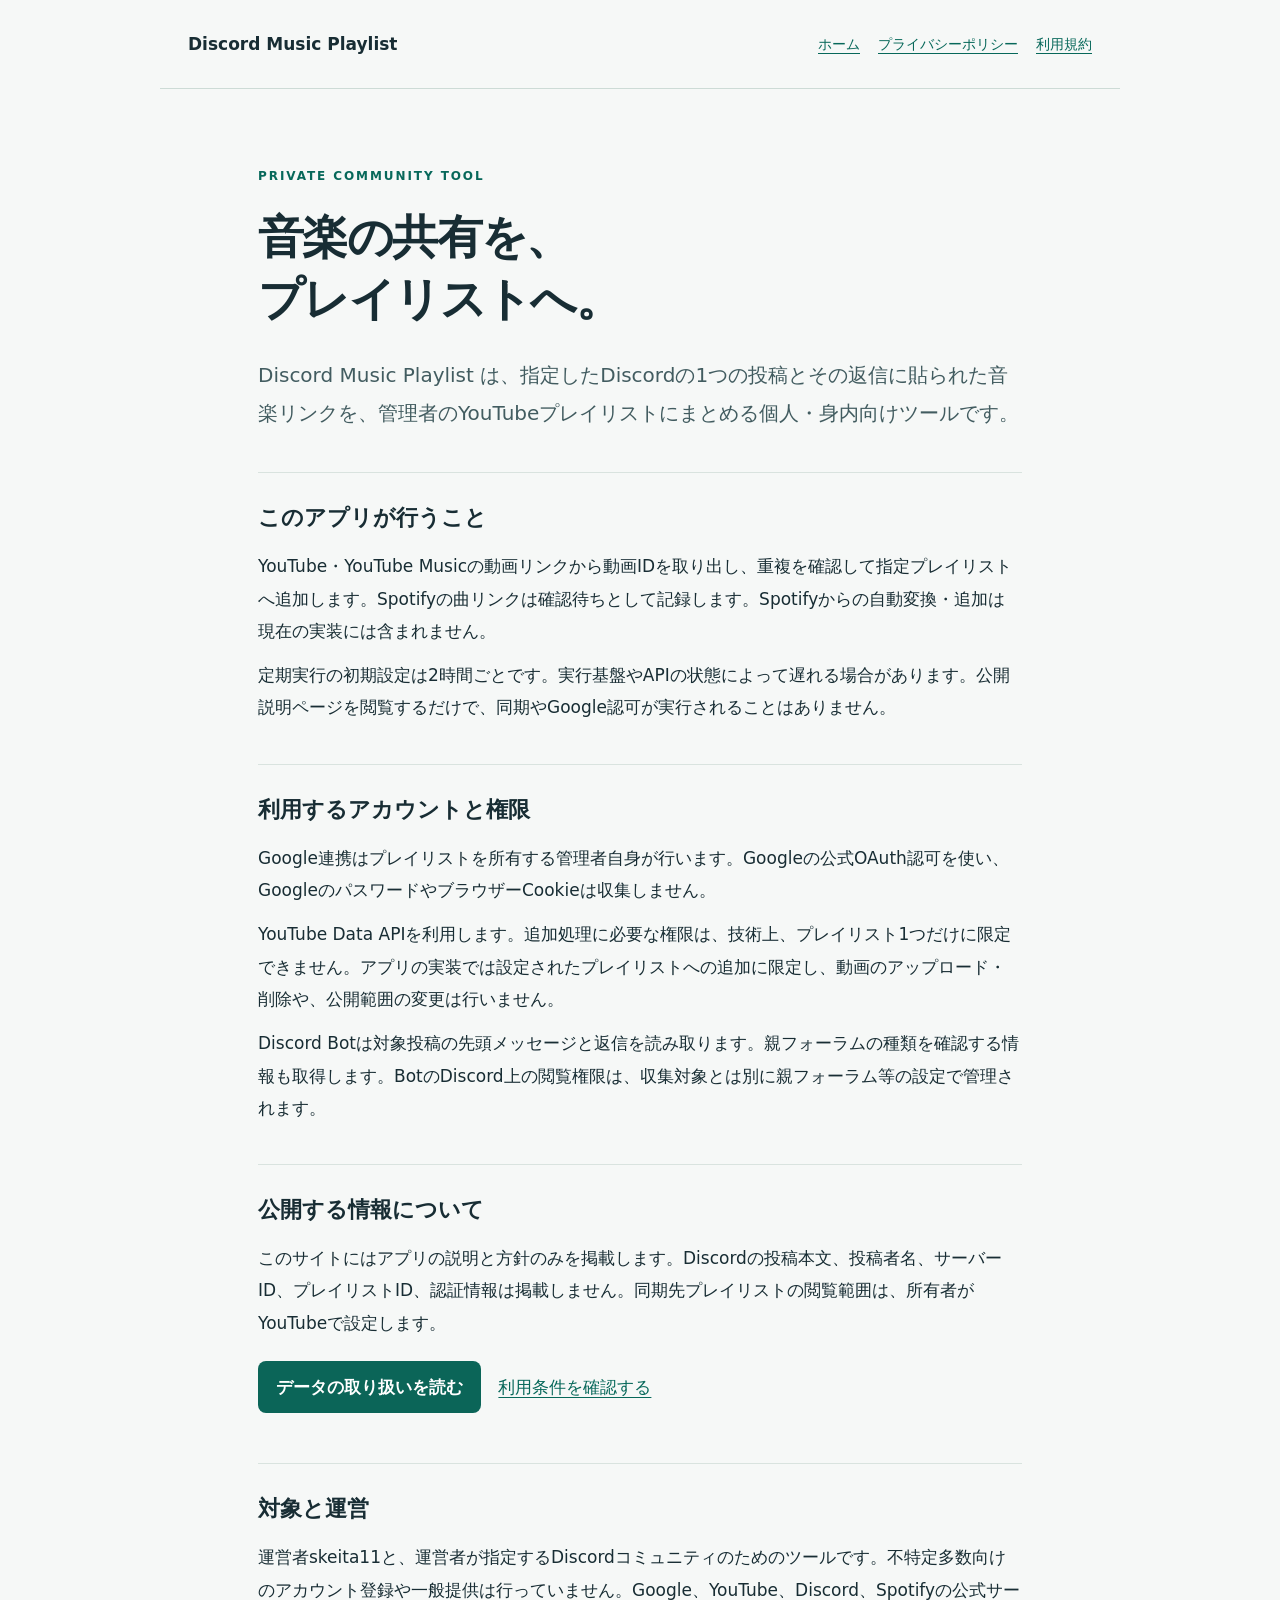
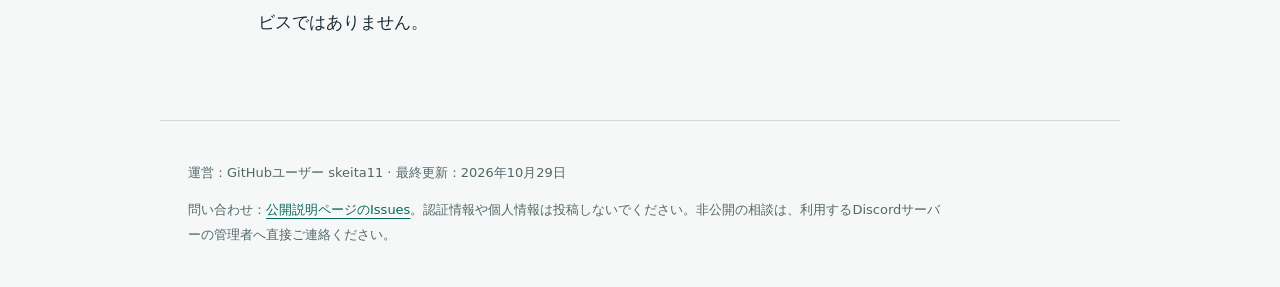
==== index.html @ 2ac0aaf2 "Add public app information, privacy policy and terms" ====
<!doctype html>
<html lang="ja"><head><meta charset="utf-8"><meta name="viewport" content="width=device-width,initial-scale=1"><meta name="description" content="Discord Music Playlist：個人・身内向けの音楽リンク同期ツールの説明とデータの取り扱い。"><title>アプリについて | Discord Music Playlist</title><link rel="stylesheet" href="style.css"></head><body><header><a class="brand" href="index.html">Discord Music Playlist</a><nav aria-label="メインナビゲーション"><a href="index.html">ホーム</a><a href="privacy.html">プライバシーポリシー</a><a href="terms.html">利用規約</a></nav></header><main><p class="eyebrow">PRIVATE COMMUNITY TOOL</p><h1>音楽の共有を、<br>プレイリストへ。</h1><p class="lead">Discord Music Playlist は、指定したDiscordの1つの投稿とその返信に貼られた音楽リンクを、管理者のYouTubeプレイリストにまとめる個人・身内向けツールです。</p><section><h2>このアプリが行うこと</h2><p>YouTube・YouTube Musicの動画リンクから動画IDを取り出し、重複を確認して指定プレイリストへ追加します。Spotifyの曲リンクは確認待ちとして記録します。Spotifyからの自動変換・追加は現在の実装には含まれません。</p><p>定期実行の初期設定は2時間ごとです。実行基盤やAPIの状態によって遅れる場合があります。公開説明ページを閲覧するだけで、同期やGoogle認可が実行されることはありません。</p></section><section><h2>利用するアカウントと権限</h2><p>Google連携はプレイリストを所有する管理者自身が行います。Googleの公式OAuth認可を使い、GoogleのパスワードやブラウザーCookieは収集しません。</p><p>YouTube Data APIを利用します。追加処理に必要な権限は、技術上、プレイリスト1つだけに限定できません。アプリの実装では設定されたプレイリストへの追加に限定し、動画のアップロード・削除や、公開範囲の変更は行いません。</p><p>Discord Botは対象投稿の先頭メッセージと返信を読み取ります。親フォーラムの種類を確認する情報も取得します。BotのDiscord上の閲覧権限は、収集対象とは別に親フォーラム等の設定で管理されます。</p></section><section><h2>公開する情報について</h2><p>このサイトにはアプリの説明と方針のみを掲載します。Discordの投稿本文、投稿者名、サーバーID、プレイリストID、認証情報は掲載しません。同期先プレイリストの閲覧範囲は、所有者がYouTubeで設定します。</p><p><a class="button" href="privacy.html">データの取り扱いを読む</a> <a href="terms.html">利用条件を確認する</a></p></section><section><h2>対象と運営</h2><p>運営者skeita11と、運営者が指定するDiscordコミュニティのためのツールです。不特定多数向けのアカウント登録や一般提供は行っていません。Google、YouTube、Discord、Spotifyの公式サービスではありません。</p></section></main><footer><p>運営：GitHubユーザー skeita11 · 最終更新：2026年10月29日</p><p>問い合わせ：<a href="https://github.com/skeita11/discord-music-info/issues">公開説明ページのIssues</a>。認証情報や個人情報は投稿しないでください。非公開の相談は、利用するDiscordサーバーの管理者へ直接ご連絡ください。</p></footer></body></html>
---- style.css ----
*{box-sizing:border-box}body{margin:0;background:#f6f8f7;color:#182d34;font:17px/1.9 system-ui,-apple-system,"Segoe UI",sans-serif}header,main,footer{max-width:960px;margin:auto;padding:28px}header{display:flex;align-items:center;justify-content:space-between;gap:20px;border-bottom:1px solid #cddbd6}.brand{font-weight:750;text-decoration:none;color:#182d34}nav{display:flex;flex-wrap:wrap;gap:18px;font-size:14px}a{color:#07685a;text-underline-offset:4px}a:focus-visible{outline:3px solid #138c79;outline-offset:5px}main{max-width:820px;padding-top:64px;padding-bottom:70px}.eyebrow{font-size:12px;letter-spacing:.16em;font-weight:750;color:#07685a}h1{font-size:clamp(30px,5vw,46px);line-height:1.35;letter-spacing:-.035em;margin:18px 0 26px}h2{font-size:22px;line-height:1.5;margin:0 0 16px}.lead{font-size:20px;color:#425c60}section{margin-top:40px;padding-top:28px;border-top:1px solid #d9e3df}p{margin:12px 0}li{margin-bottom:12px}ul{padding-left:1.5em}.button{display:inline-block;background:#0b6558;color:white;border-radius:8px;padding:10px 18px;margin:10px 12px 10px 0;text-decoration:none;font-weight:650}footer{border-top:1px solid #cddbd6;color:#52676a;font-size:13px}footer p{max-width:760px}@media(max-width:680px){header{align-items:flex-start;flex-direction:column;padding:22px}main{padding:36px 22px}nav{gap:14px;font-size:13px}footer{padding:22px}.lead{font-size:18px}}
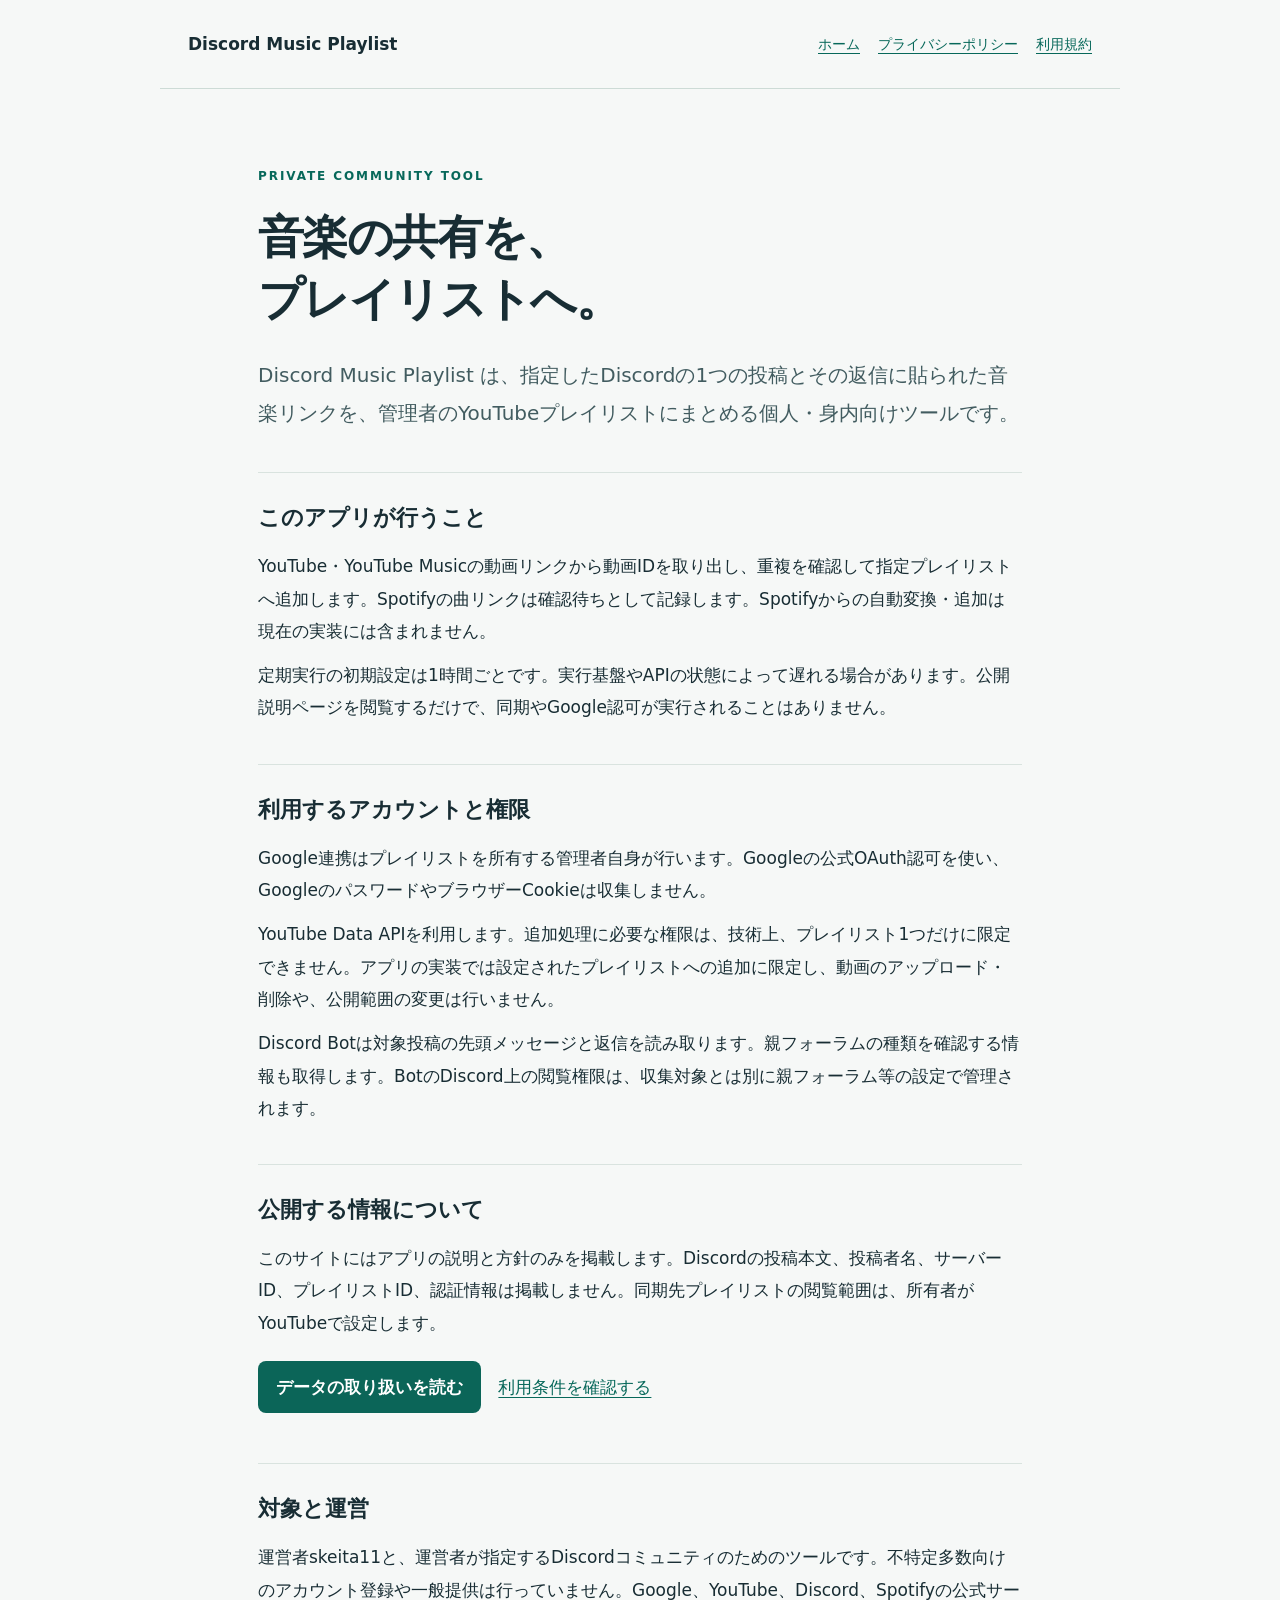
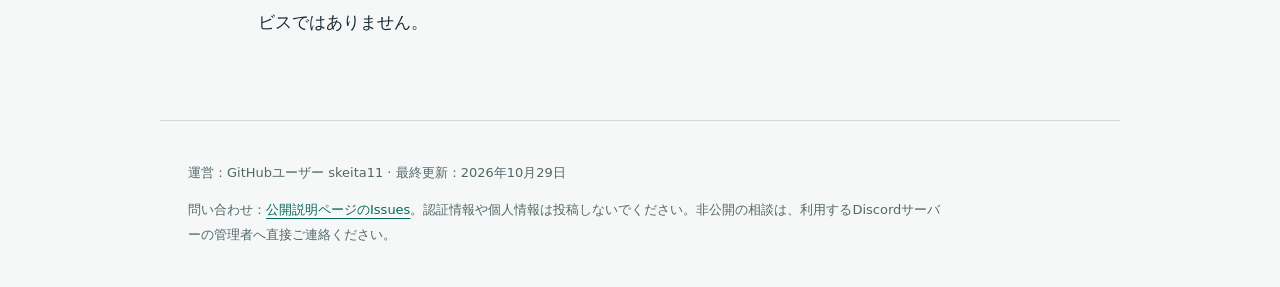
==== commit 26a4ea25: "Update app description to hourly synchronization" ====
--- a/index.html
+++ b/index.html
@@ -1,2 +1,2 @@
 <!doctype html>
-<html lang="ja"><head><meta charset="utf-8"><meta name="viewport" content="width=device-width,initial-scale=1"><meta name="description" content="Discord Music Playlist：個人・身内向けの音楽リンク同期ツールの説明とデータの取り扱い。"><title>アプリについて | Discord Music Playlist</title><link rel="stylesheet" href="style.css"></head><body><header><a class="brand" href="index.html">Discord Music Playlist</a><nav aria-label="メインナビゲーション"><a href="index.html">ホーム</a><a href="privacy.html">プライバシーポリシー</a><a href="terms.html">利用規約</a></nav></header><main><p class="eyebrow">PRIVATE COMMUNITY TOOL</p><h1>音楽の共有を、<br>プレイリストへ。</h1><p class="lead">Discord Music Playlist は、指定したDiscordの1つの投稿とその返信に貼られた音楽リンクを、管理者のYouTubeプレイリストにまとめる個人・身内向けツールです。</p><section><h2>このアプリが行うこと</h2><p>YouTube・YouTube Musicの動画リンクから動画IDを取り出し、重複を確認して指定プレイリストへ追加します。Spotifyの曲リンクは確認待ちとして記録します。Spotifyからの自動変換・追加は現在の実装には含まれません。</p><p>定期実行の初期設定は2時間ごとです。実行基盤やAPIの状態によって遅れる場合があります。公開説明ページを閲覧するだけで、同期やGoogle認可が実行されることはありません。</p></section><section><h2>利用するアカウントと権限</h2><p>Google連携はプレイリストを所有する管理者自身が行います。Googleの公式OAuth認可を使い、GoogleのパスワードやブラウザーCookieは収集しません。</p><p>YouTube Data APIを利用します。追加処理に必要な権限は、技術上、プレイリスト1つだけに限定できません。アプリの実装では設定されたプレイリストへの追加に限定し、動画のアップロード・削除や、公開範囲の変更は行いません。</p><p>Discord Botは対象投稿の先頭メッセージと返信を読み取ります。親フォーラムの種類を確認する情報も取得します。BotのDiscord上の閲覧権限は、収集対象とは別に親フォーラム等の設定で管理されます。</p></section><section><h2>公開する情報について</h2><p>このサイトにはアプリの説明と方針のみを掲載します。Discordの投稿本文、投稿者名、サーバーID、プレイリストID、認証情報は掲載しません。同期先プレイリストの閲覧範囲は、所有者がYouTubeで設定します。</p><p><a class="button" href="privacy.html">データの取り扱いを読む</a> <a href="terms.html">利用条件を確認する</a></p></section><section><h2>対象と運営</h2><p>運営者skeita11と、運営者が指定するDiscordコミュニティのためのツールです。不特定多数向けのアカウント登録や一般提供は行っていません。Google、YouTube、Discord、Spotifyの公式サービスではありません。</p></section></main><footer><p>運営：GitHubユーザー skeita11 · 最終更新：2026年10月29日</p><p>問い合わせ：<a href="https://github.com/skeita11/discord-music-info/issues">公開説明ページのIssues</a>。認証情報や個人情報は投稿しないでください。非公開の相談は、利用するDiscordサーバーの管理者へ直接ご連絡ください。</p></footer></body></html>+<html lang="ja"><head><meta charset="utf-8"><meta name="viewport" content="width=device-width,initial-scale=1"><meta name="description" content="Discord Music Playlist：個人・身内向けの音楽リンク同期ツールの説明とデータの取り扱い。"><title>アプリについて | Discord Music Playlist</title><link rel="stylesheet" href="style.css"></head><body><header><a class="brand" href="index.html">Discord Music Playlist</a><nav aria-label="メインナビゲーション"><a href="index.html">ホーム</a><a href="privacy.html">プライバシーポリシー</a><a href="terms.html">利用規約</a></nav></header><main><p class="eyebrow">PRIVATE COMMUNITY TOOL</p><h1>音楽の共有を、<br>プレイリストへ。</h1><p class="lead">Discord Music Playlist は、指定したDiscordの1つの投稿とその返信に貼られた音楽リンクを、管理者のYouTubeプレイリストにまとめる個人・身内向けツールです。</p><section><h2>このアプリが行うこと</h2><p>YouTube・YouTube Musicの動画リンクから動画IDを取り出し、重複を確認して指定プレイリストへ追加します。Spotifyの曲リンクは確認待ちとして記録します。Spotifyからの自動変換・追加は現在の実装には含まれません。</p><p>定期実行の初期設定は1時間ごとです。実行基盤やAPIの状態によって遅れる場合があります。公開説明ページを閲覧するだけで、同期やGoogle認可が実行されることはありません。</p></section><section><h2>利用するアカウントと権限</h2><p>Google連携はプレイリストを所有する管理者自身が行います。Googleの公式OAuth認可を使い、GoogleのパスワードやブラウザーCookieは収集しません。</p><p>YouTube Data APIを利用します。追加処理に必要な権限は、技術上、プレイリスト1つだけに限定できません。アプリの実装では設定されたプレイリストへの追加に限定し、動画のアップロード・削除や、公開範囲の変更は行いません。</p><p>Discord Botは対象投稿の先頭メッセージと返信を読み取ります。親フォーラムの種類を確認する情報も取得します。BotのDiscord上の閲覧権限は、収集対象とは別に親フォーラム等の設定で管理されます。</p></section><section><h2>公開する情報について</h2><p>このサイトにはアプリの説明と方針のみを掲載します。Discordの投稿本文、投稿者名、サーバーID、プレイリストID、認証情報は掲載しません。同期先プレイリストの閲覧範囲は、所有者がYouTubeで設定します。</p><p><a class="button" href="privacy.html">データの取り扱いを読む</a> <a href="terms.html">利用条件を確認する</a></p></section><section><h2>対象と運営</h2><p>運営者skeita11と、運営者が指定するDiscordコミュニティのためのツールです。不特定多数向けのアカウント登録や一般提供は行っていません。Google、YouTube、Discord、Spotifyの公式サービスではありません。</p></section></main><footer><p>運営：GitHubユーザー skeita11 · 最終更新：2026年10月29日</p><p>問い合わせ：<a href="https://github.com/skeita11/discord-music-info/issues">公開説明ページのIssues</a>。認証情報や個人情報は投稿しないでください。非公開の相談は、利用するDiscordサーバーの管理者へ直接ご連絡ください。</p></footer></body></html>
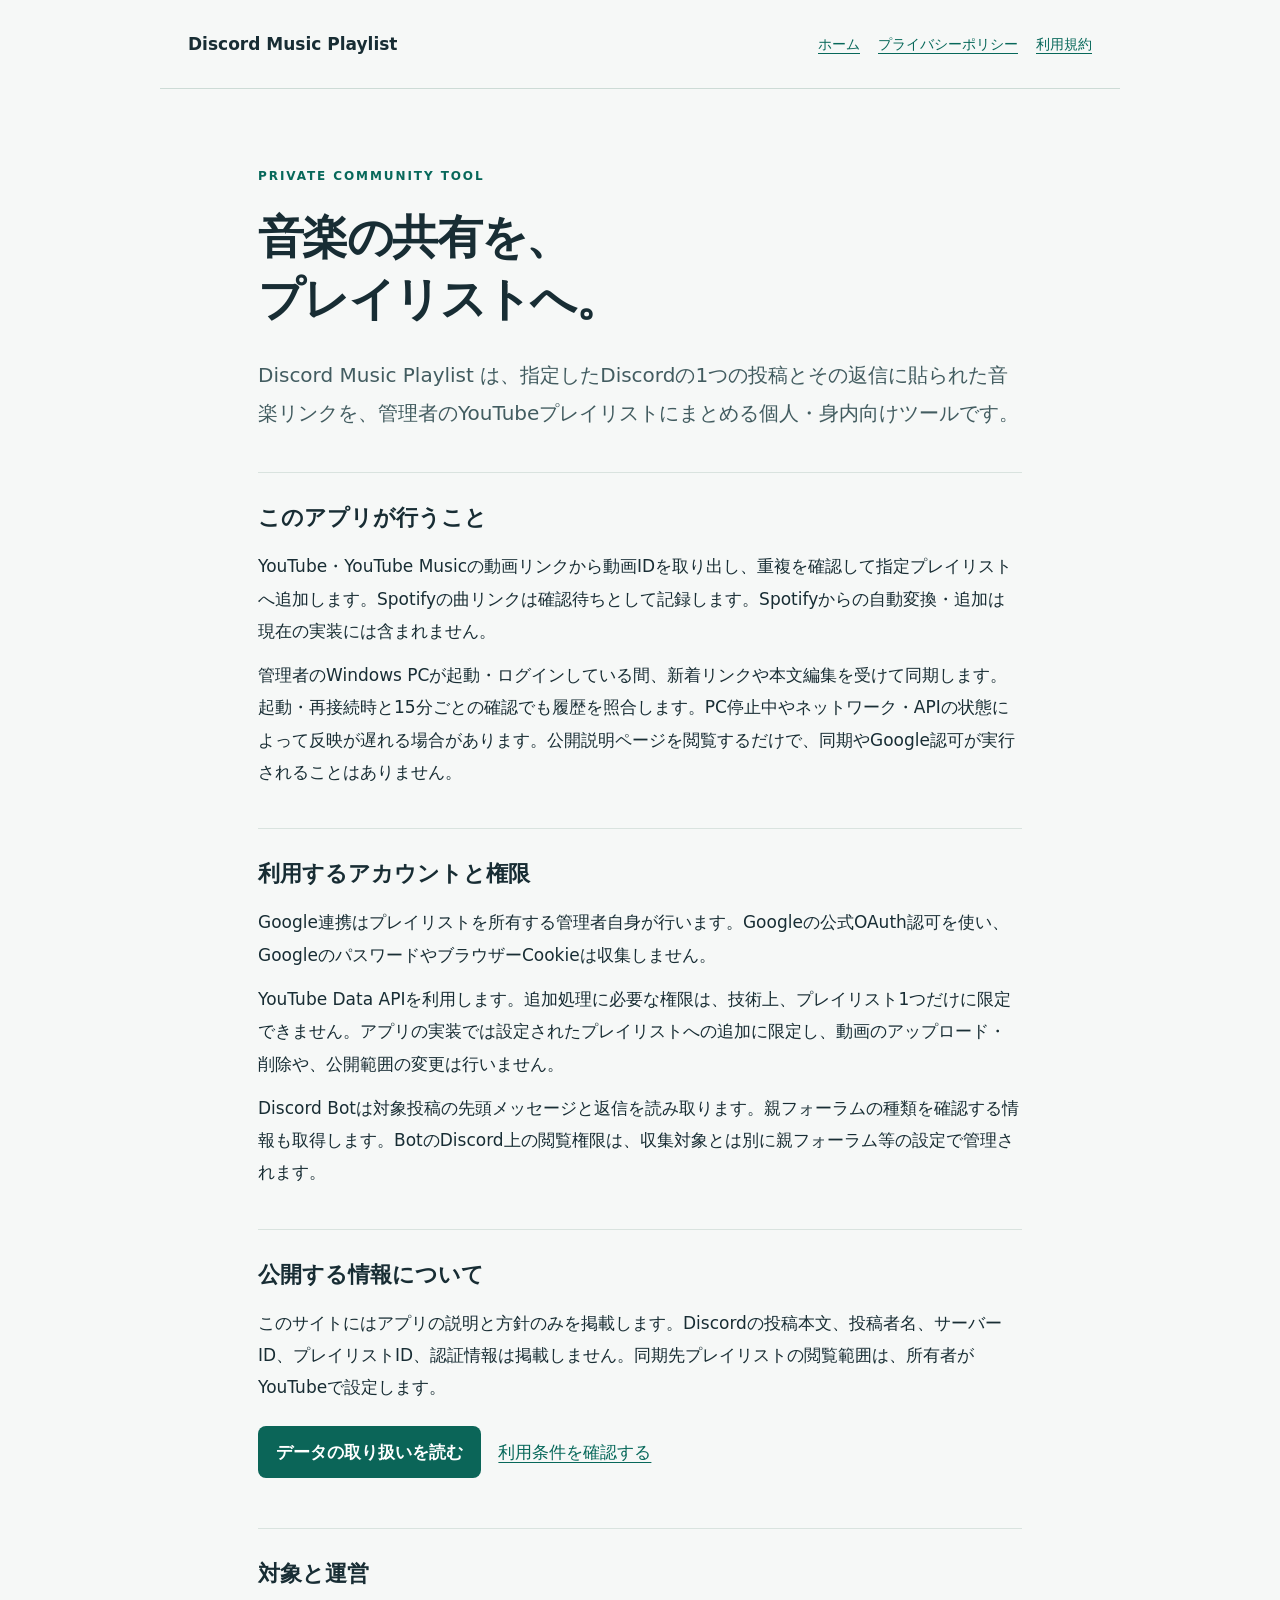
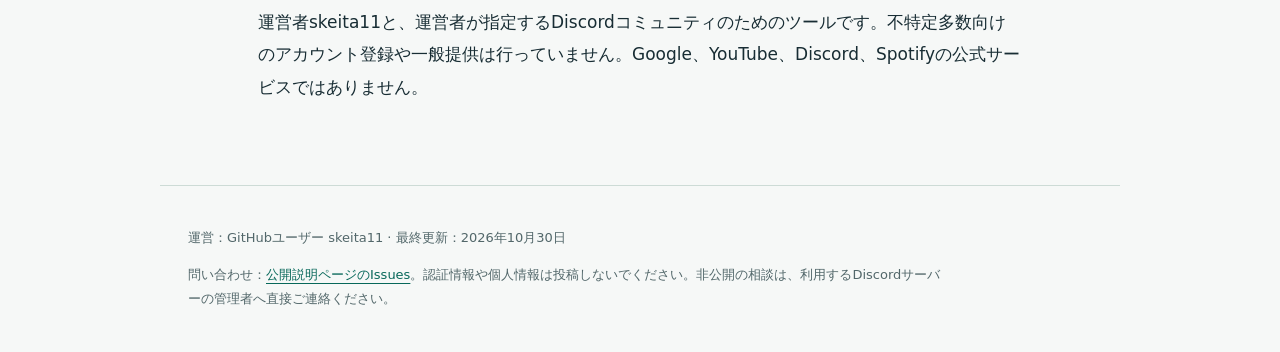
==== commit 7123a9ab: "Describe Windows processing and encrypted credential storage" ====
--- a/index.html
+++ b/index.html
@@ -1,2 +1,2 @@
 <!doctype html>
-<html lang="ja"><head><meta charset="utf-8"><meta name="viewport" content="width=device-width,initial-scale=1"><meta name="description" content="Discord Music Playlist：個人・身内向けの音楽リンク同期ツールの説明とデータの取り扱い。"><title>アプリについて | Discord Music Playlist</title><link rel="stylesheet" href="style.css"></head><body><header><a class="brand" href="index.html">Discord Music Playlist</a><nav aria-label="メインナビゲーション"><a href="index.html">ホーム</a><a href="privacy.html">プライバシーポリシー</a><a href="terms.html">利用規約</a></nav></header><main><p class="eyebrow">PRIVATE COMMUNITY TOOL</p><h1>音楽の共有を、<br>プレイリストへ。</h1><p class="lead">Discord Music Playlist は、指定したDiscordの1つの投稿とその返信に貼られた音楽リンクを、管理者のYouTubeプレイリストにまとめる個人・身内向けツールです。</p><section><h2>このアプリが行うこと</h2><p>YouTube・YouTube Musicの動画リンクから動画IDを取り出し、重複を確認して指定プレイリストへ追加します。Spotifyの曲リンクは確認待ちとして記録します。Spotifyからの自動変換・追加は現在の実装には含まれません。</p><p>定期実行の初期設定は1時間ごとです。実行基盤やAPIの状態によって遅れる場合があります。公開説明ページを閲覧するだけで、同期やGoogle認可が実行されることはありません。</p></section><section><h2>利用するアカウントと権限</h2><p>Google連携はプレイリストを所有する管理者自身が行います。Googleの公式OAuth認可を使い、GoogleのパスワードやブラウザーCookieは収集しません。</p><p>YouTube Data APIを利用します。追加処理に必要な権限は、技術上、プレイリスト1つだけに限定できません。アプリの実装では設定されたプレイリストへの追加に限定し、動画のアップロード・削除や、公開範囲の変更は行いません。</p><p>Discord Botは対象投稿の先頭メッセージと返信を読み取ります。親フォーラムの種類を確認する情報も取得します。BotのDiscord上の閲覧権限は、収集対象とは別に親フォーラム等の設定で管理されます。</p></section><section><h2>公開する情報について</h2><p>このサイトにはアプリの説明と方針のみを掲載します。Discordの投稿本文、投稿者名、サーバーID、プレイリストID、認証情報は掲載しません。同期先プレイリストの閲覧範囲は、所有者がYouTubeで設定します。</p><p><a class="button" href="privacy.html">データの取り扱いを読む</a> <a href="terms.html">利用条件を確認する</a></p></section><section><h2>対象と運営</h2><p>運営者skeita11と、運営者が指定するDiscordコミュニティのためのツールです。不特定多数向けのアカウント登録や一般提供は行っていません。Google、YouTube、Discord、Spotifyの公式サービスではありません。</p></section></main><footer><p>運営：GitHubユーザー skeita11 · 最終更新：2026年10月29日</p><p>問い合わせ：<a href="https://github.com/skeita11/discord-music-info/issues">公開説明ページのIssues</a>。認証情報や個人情報は投稿しないでください。非公開の相談は、利用するDiscordサーバーの管理者へ直接ご連絡ください。</p></footer></body></html>+<html lang="ja"><head><meta charset="utf-8"><meta name="viewport" content="width=device-width,initial-scale=1"><meta name="description" content="Discord Music Playlist：個人・身内向けの音楽リンク同期ツールの説明とデータの取り扱い。"><title>アプリについて | Discord Music Playlist</title><link rel="stylesheet" href="style.css"></head><body><header><a class="brand" href="index.html">Discord Music Playlist</a><nav aria-label="メインナビゲーション"><a href="index.html">ホーム</a><a href="privacy.html">プライバシーポリシー</a><a href="terms.html">利用規約</a></nav></header><main><p class="eyebrow">PRIVATE COMMUNITY TOOL</p><h1>音楽の共有を、<br>プレイリストへ。</h1><p class="lead">Discord Music Playlist は、指定したDiscordの1つの投稿とその返信に貼られた音楽リンクを、管理者のYouTubeプレイリストにまとめる個人・身内向けツールです。</p><section><h2>このアプリが行うこと</h2><p>YouTube・YouTube Musicの動画リンクから動画IDを取り出し、重複を確認して指定プレイリストへ追加します。Spotifyの曲リンクは確認待ちとして記録します。Spotifyからの自動変換・追加は現在の実装には含まれません。</p><p>管理者のWindows PCが起動・ログインしている間、新着リンクや本文編集を受けて同期します。起動・再接続時と15分ごとの確認でも履歴を照合します。PC停止中やネットワーク・APIの状態によって反映が遅れる場合があります。公開説明ページを閲覧するだけで、同期やGoogle認可が実行されることはありません。</p></section><section><h2>利用するアカウントと権限</h2><p>Google連携はプレイリストを所有する管理者自身が行います。Googleの公式OAuth認可を使い、GoogleのパスワードやブラウザーCookieは収集しません。</p><p>YouTube Data APIを利用します。追加処理に必要な権限は、技術上、プレイリスト1つだけに限定できません。アプリの実装では設定されたプレイリストへの追加に限定し、動画のアップロード・削除や、公開範囲の変更は行いません。</p><p>Discord Botは対象投稿の先頭メッセージと返信を読み取ります。親フォーラムの種類を確認する情報も取得します。BotのDiscord上の閲覧権限は、収集対象とは別に親フォーラム等の設定で管理されます。</p></section><section><h2>公開する情報について</h2><p>このサイトにはアプリの説明と方針のみを掲載します。Discordの投稿本文、投稿者名、サーバーID、プレイリストID、認証情報は掲載しません。同期先プレイリストの閲覧範囲は、所有者がYouTubeで設定します。</p><p><a class="button" href="privacy.html">データの取り扱いを読む</a> <a href="terms.html">利用条件を確認する</a></p></section><section><h2>対象と運営</h2><p>運営者skeita11と、運営者が指定するDiscordコミュニティのためのツールです。不特定多数向けのアカウント登録や一般提供は行っていません。Google、YouTube、Discord、Spotifyの公式サービスではありません。</p></section></main><footer><p>運営：GitHubユーザー skeita11 · 最終更新：2026年10月30日</p><p>問い合わせ：<a href="https://github.com/skeita11/discord-music-info/issues">公開説明ページのIssues</a>。認証情報や個人情報は投稿しないでください。非公開の相談は、利用するDiscordサーバーの管理者へ直接ご連絡ください。</p></footer></body></html>
